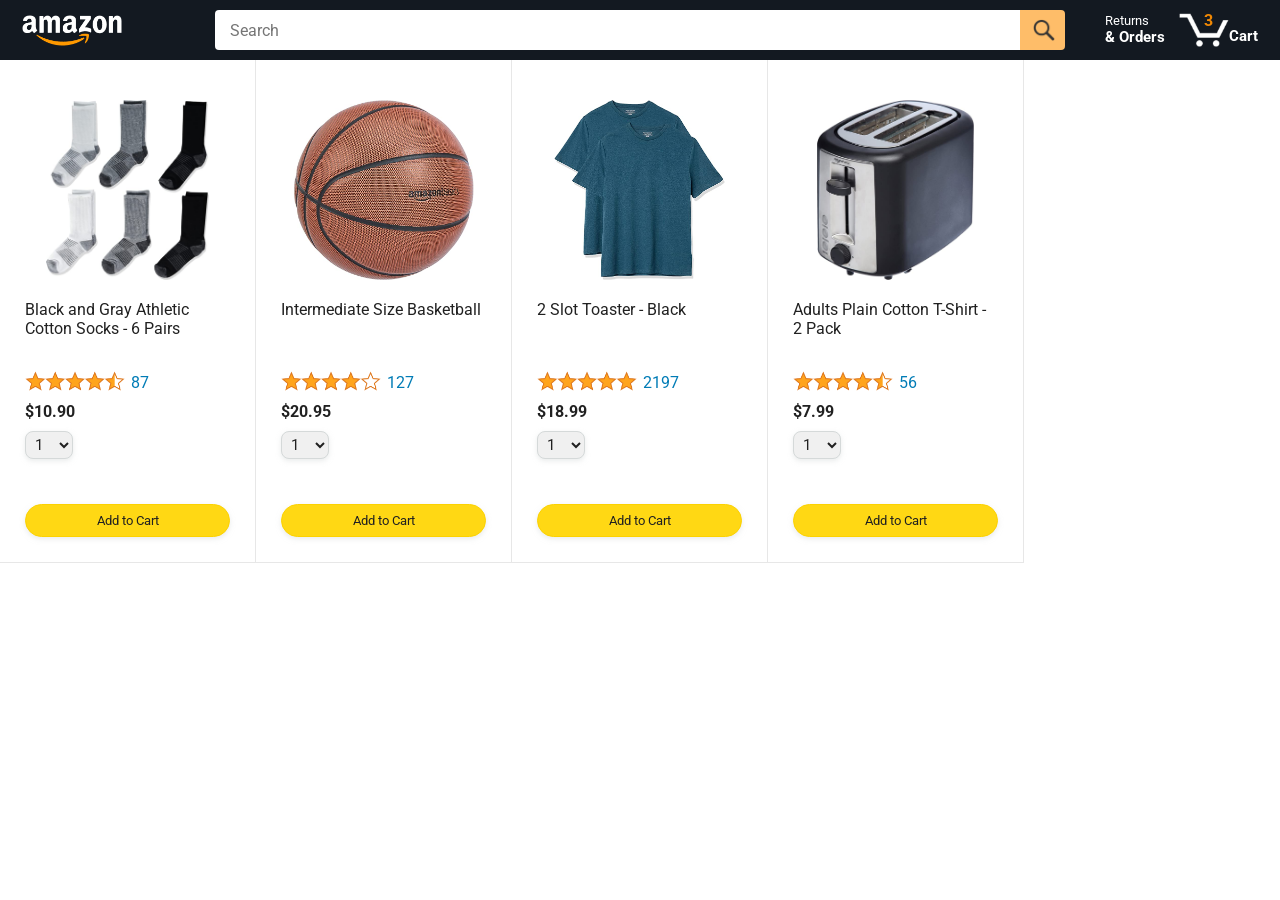
==== index.html @ b1baf658 "Changed homepage title" ====
<!DOCTYPE html>
<html lang="en">
  <head>
    <title>Amazon Project</title>
    <meta charset="UTF-8">
    <!-- This code is needed for responsive design to work.
      (Responsive design = make the website look good on
      smaller screen sizes like a phone or a tablet). -->
    <meta name="viewport" content="width=device-width, initial-scale=1">

    <!-- Load a font called Roboto from Google Fonts. -->
    <link rel="preconnect" href="https://fonts.googleapis.com">
    <link rel="preconnect" href="https://fonts.gstatic.com" crossorigin>
    <link href="https://fonts.googleapis.com/css2?family=Roboto:wght@400;500;700&display=swap" rel="stylesheet">

    <!-- Here are the CSS files for this page. -->
    <link rel="stylesheet" href="styles/shared/general.css">
    <link rel="stylesheet" href="styles/shared/amazon-header.css">
    <link rel="stylesheet" href="styles/pages/amazon.css">
  </head>
  <body>
    <div class="amazon-header">
      <div class="amazon-header-left-section">
        <a href="amazon.html" class="header-link">
          <img class="amazon-logo"
            src="images/amazon-logo-white.png">
          <img class="amazon-mobile-logo"
            src="images/amazon-mobile-logo-white.png">
        </a>
      </div>

      <div class="amazon-header-middle-section">
        <input class="search-bar" type="text" placeholder="Search">

        <button class="search-button">
          <img class="search-icon" src="images/icons/search-icon.png">
        </button>
      </div>

      <div class="amazon-header-right-section">
        <a class="orders-link header-link" href="orders.html">
          <span class="returns-text">Returns</span>
          <span class="orders-text">& Orders</span>
        </a>

        <a class="cart-link header-link" href="checkout.html">
          <img class="cart-icon" src="images/icons/cart-icon.png">
          <div class="cart-quantity">3</div>
          <div class="cart-text">Cart</div>
        </a>
      </div>
    </div>
    
    <div class="main">
      <div class="products-grid js-products-grid">
        
      </div>
    </div>

    <script src="scripts/amazon.js"></script>
  </body>  
</html>
---- styles/shared/general.css ----
body {
  font-family: Roboto, Arial;
  color: rgb(33, 33, 33);
  /* The <body> element has a default margin of 8px
     on all sides. This removes the default margins. */
  margin: 0;
}

/* <p> elements have a default margin on the top
   and bottom. This removes the default margins. */
p {
  margin: 0;
}

button {
  cursor: pointer;
}

select {
  cursor: pointer;
}

input, select, button {
  font-family: Roboto, Arial;
}

.button-primary {
  color: rgb(33, 33, 33);
  background-color: rgb(255, 216, 20);
  border: 1px solid rgb(252, 210, 0);
  border-radius: 8px;
  cursor: pointer;
  box-shadow: 0 2px 5px rgba(213, 217, 217, 0.5);
}

.button-primary:hover {
  background-color: rgb(247, 202, 0);
  border: 1px solid rgb(242, 194, 0);
}

.button-primary:active {
  background: rgb(255, 216, 20);
  border-color: rgb(252, 210, 0);
  box-shadow: none;
}

.button-secondary {
  color: rgb(33, 33, 33);
  background: white;
  border: 1px solid rgb(213, 217, 217);
  border-radius: 8px;
  cursor: pointer;
  box-shadow: 0 2px 5px rgba(213, 217, 217, 0.5);
}

.button-secondary:hover {
  background-color: rgb(247, 250, 250);
}

.button-secondary:active {
  background-color: rgb(237, 253, 255);
  box-shadow: none;
}

/* These styles will limit text to 2 lines. Anything
   beyond 2 lines will be replaced with "..."
   You can find this code by using an A.I. tool or by
   searching in Google.
   https://css-tricks.com/almanac/properties/l/line-clamp/ */
.limit-text-to-2-lines {
  display: -webkit-box;
  -webkit-line-clamp: 2;
  -webkit-box-orient: vertical;
  overflow: hidden;
}

.link-primary {
  color: rgb(1, 124, 182);
  cursor: pointer;
}

.link-primary:hover {
  color: rgb(196, 80, 0);
}

/* Styles for dropdown selectors. */
select {
  color: rgb(33, 33, 33);
  background-color: rgb(240, 240, 240);
  border: 1px solid rgb(213, 217, 217);
  border-radius: 8px;
  padding: 3px 5px;
  font-size: 15px;
  cursor: pointer;
  box-shadow: 0 2px 5px rgba(213, 217, 217, 0.5);
}

select:focus,
input:focus {
  outline: 2px solid rgb(255, 153, 0);
}
---- styles/shared/amazon-header.css ----
.amazon-header {
  background-color: rgb(19, 25, 33);
  color: white;
  padding-left: 15px;
  padding-right: 15px;

  display: flex;
  align-items: center;
  justify-content: space-between;

  position: fixed;
  top: 0;
  left: 0;
  right: 0;
  height: 60px;
}

.amazon-header-left-section {
  width: 180px;
}

@media (max-width: 800px) {
  .amazon-header-left-section {
    width: unset;
  }
}

.header-link {
  display: inline-block;
  padding: 6px;
  border-radius: 2px;
  cursor: pointer;
  text-decoration: none;
  border: 1px solid rgba(0, 0, 0, 0);
}

.header-link:hover {
  border: 1px solid white;
}

.amazon-logo {
  width: 100px;
  margin-top: 5px;
}

.amazon-mobile-logo {
  display: none;
}

@media (max-width: 575px) {
  .amazon-logo {
    display: none;
  }

  .amazon-mobile-logo {
    display: block;
    height: 35px;
    margin-top: 5px;
  }
}

.amazon-header-middle-section {
  flex: 1;
  max-width: 850px;
  margin-left: 10px;
  margin-right: 10px;
  display: flex;
}

.search-bar {
  flex: 1;
  width: 0;
  font-size: 16px;
  height: 38px;
  padding-left: 15px;
  border: none;
  border-top-left-radius: 4px;
  border-bottom-left-radius: 4px;
  border-top-right-radius: 0;
  border-bottom-right-radius: 0;
}

.search-button {
  background-color: rgb(254, 189, 105);
  border: none;
  width: 45px;
  height: 40px;
  border-top-right-radius: 4px;
  border-bottom-right-radius: 4px;
  flex-shrink: 0;
}

.search-icon {
  height: 22px;
  margin-left: 2px;
  margin-top: 3px;
}

.amazon-header-right-section {
  width: 180px;
  flex-shrink: 0;
  display: flex;
  justify-content: end;
}

.orders-link {
  color: white;
}

.returns-text {
  display: block;
  font-size: 13px;
}

.orders-text {
  display: block;
  font-size: 15px;
  font-weight: 700;
}

.cart-link {
  color: white;
  display: flex;
  align-items: center;
  position: relative;
}

.cart-icon {
  width: 50px;
}

.cart-text {
  margin-top: 12px;
  font-size: 15px;
  font-weight: 700;
}

.cart-quantity {
  color: rgb(240, 136, 4);
  font-size: 16px;
  font-weight: 700;

  position: absolute;
  top: 4px;
  left: 22px;
  
  width: 26px;
  text-align: center;
}
---- styles/pages/amazon.css ----
.main {
  margin-top: 60px;
}

.products-grid {
  display: grid;

  /* - In CSS Grid, 1fr means a column will take up the
       remaining space in the grid.
     - If we write 1fr 1fr ... 1fr; 8 times, this will
       divide the grid into 8 columns, each taking up an
       equal amount of the space.
     - repeat(8, 1fr); is a shortcut for repeating "1fr"
       8 times (instead of typing out "1fr" 8 times).
       repeat(...) is a special property that works with
       display: grid; */
  grid-template-columns: repeat(8, 1fr);
}

/* @media is used to create responsive design (making the
   website look good on any screen size). This @media
   means when the screen width is 2000px or less, we
   will divide the grid into 7 columns instead of 8. */
@media (max-width: 2000px) {
  .products-grid {
    grid-template-columns: repeat(7, 1fr);
  }
}

/* This @media means when the screen width is 1600px or
   less, we will divide the grid into 6 columns. */
@media (max-width: 1600px) {
  .products-grid {
    grid-template-columns: repeat(6, 1fr);
  }
}

@media (max-width: 1300px) {
  .products-grid {
    grid-template-columns: repeat(5, 1fr);
  }
}

@media (max-width: 1000px) {
  .products-grid {
    grid-template-columns: repeat(4, 1fr);
  }
}

@media (max-width: 800px) {
  .products-grid {
    grid-template-columns: repeat(3, 1fr);
  }
}

@media (max-width: 575px) {
  .products-grid {
    grid-template-columns: repeat(2, 1fr);
  }
}

@media (max-width: 450px) {
  .products-grid {
    grid-template-columns: 1fr;
  }
}

.product-container {
  padding-top: 40px;
  padding-bottom: 25px;
  padding-left: 25px;
  padding-right: 25px;

  border-right: 1px solid rgb(231, 231, 231);
  border-bottom: 1px solid rgb(231, 231, 231);

  display: flex;
  flex-direction: column;
}

.product-image-container {
  display: flex;
  justify-content: center;
  align-items: center;

  height: 180px;
  margin-bottom: 20px;
}

.product-image {
  /* Images will overflow their container by default. To
    prevent this, we set max-width and max-height to 100%
    so they stay inside their container. */
  max-width: 100%;
  max-height: 100%;
}

.product-name {
  height: 60px;
  margin-bottom: 10px;
}

.product-rating-container {
  display: flex;
  align-items: center;
  margin-bottom: 10px;
}

.product-rating-stars {
  width: 100px;
  margin-right: 6px;
}

.product-rating-count {
  color: rgb(1, 124, 182);
  cursor: pointer;
  margin-top: 3px;
}

.product-price {
  font-weight: 700;
  margin-bottom: 10px;
}

.product-quantity-container {
  margin-bottom: 17px;
}

.product-spacer {
  flex: 1;
}

.added-to-cart {
  color: rgb(6, 125, 98);
  font-size: 16px;

  display: flex;
  align-items: center;
  margin-bottom: 8px;

  /* At first, the "Added to cart" message will
     be invisible. Use JavaScript to change the
     opacity and make it visible. */
  opacity: 0;
}

.added-to-cart img {
  height: 20px;
  margin-right: 5px;
}

.add-to-cart-button {
  width: 100%;
  padding: 8px;
  border-radius: 50px;
}
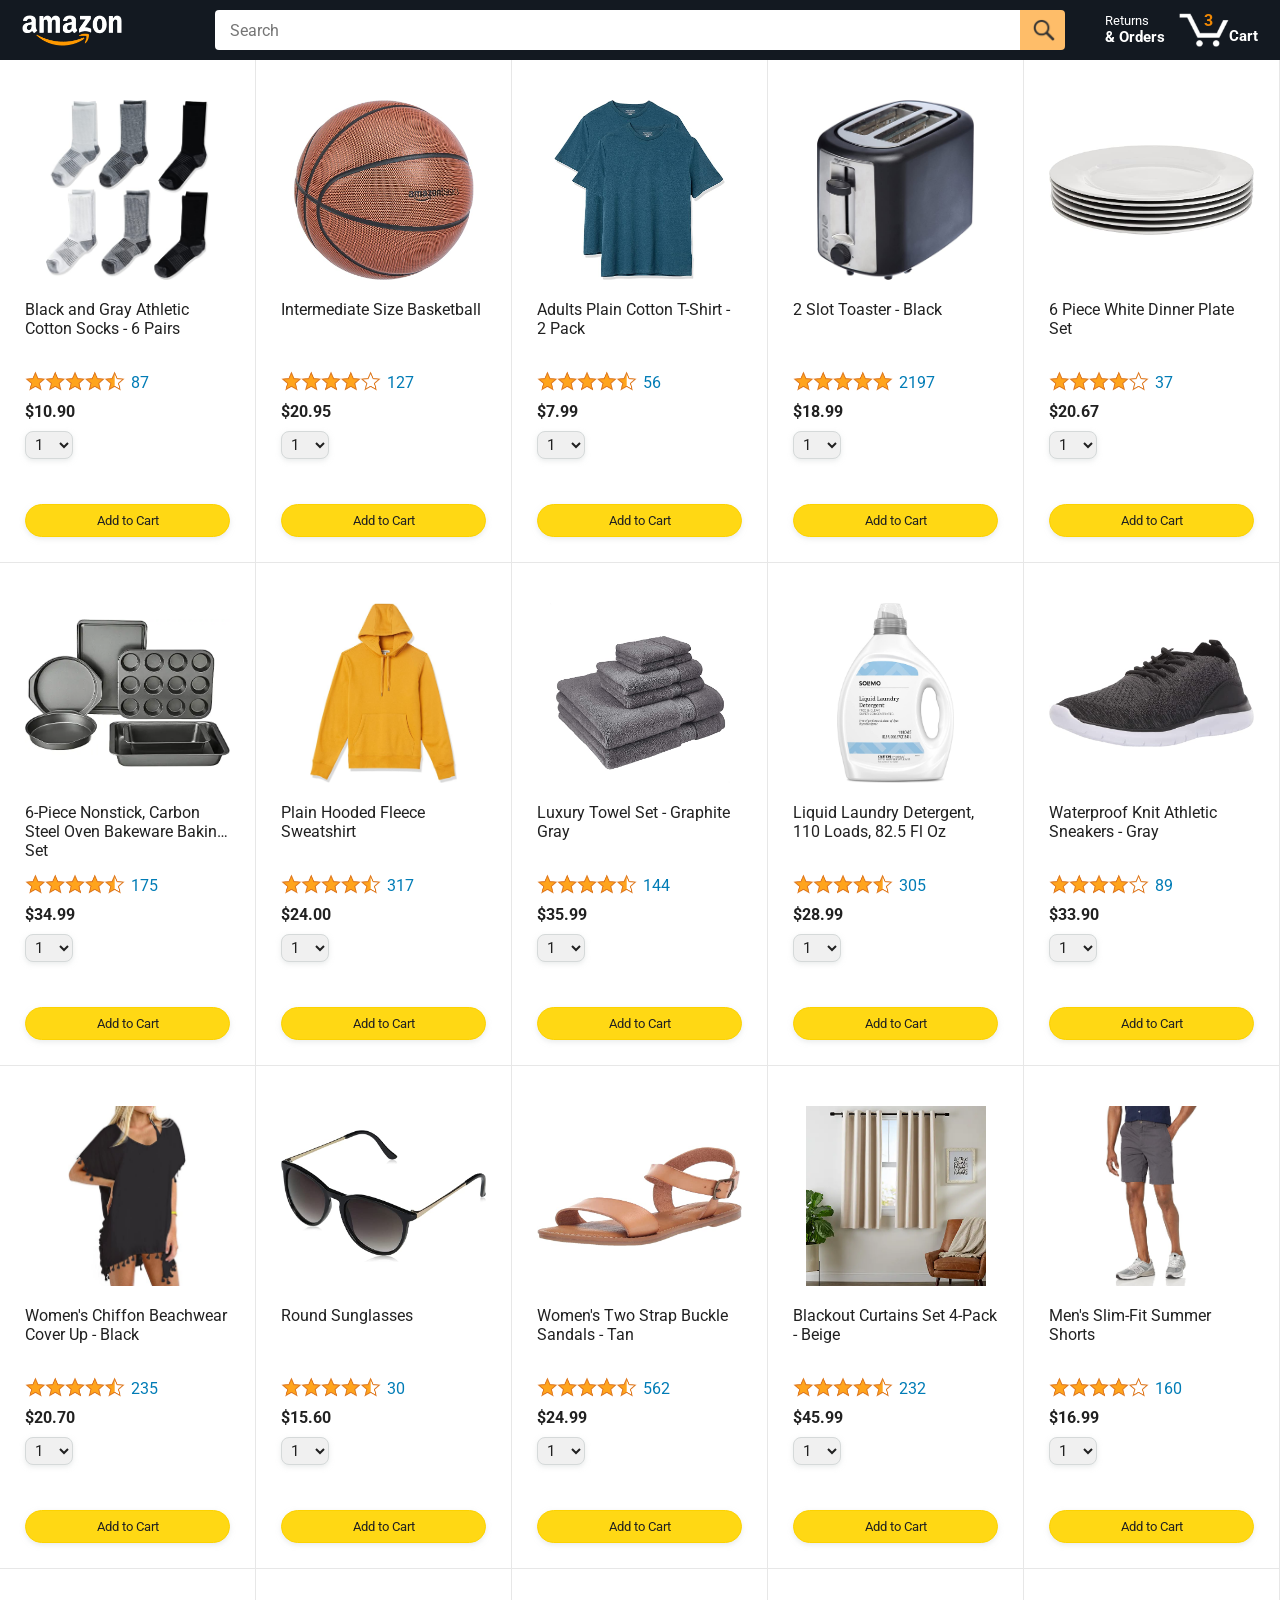
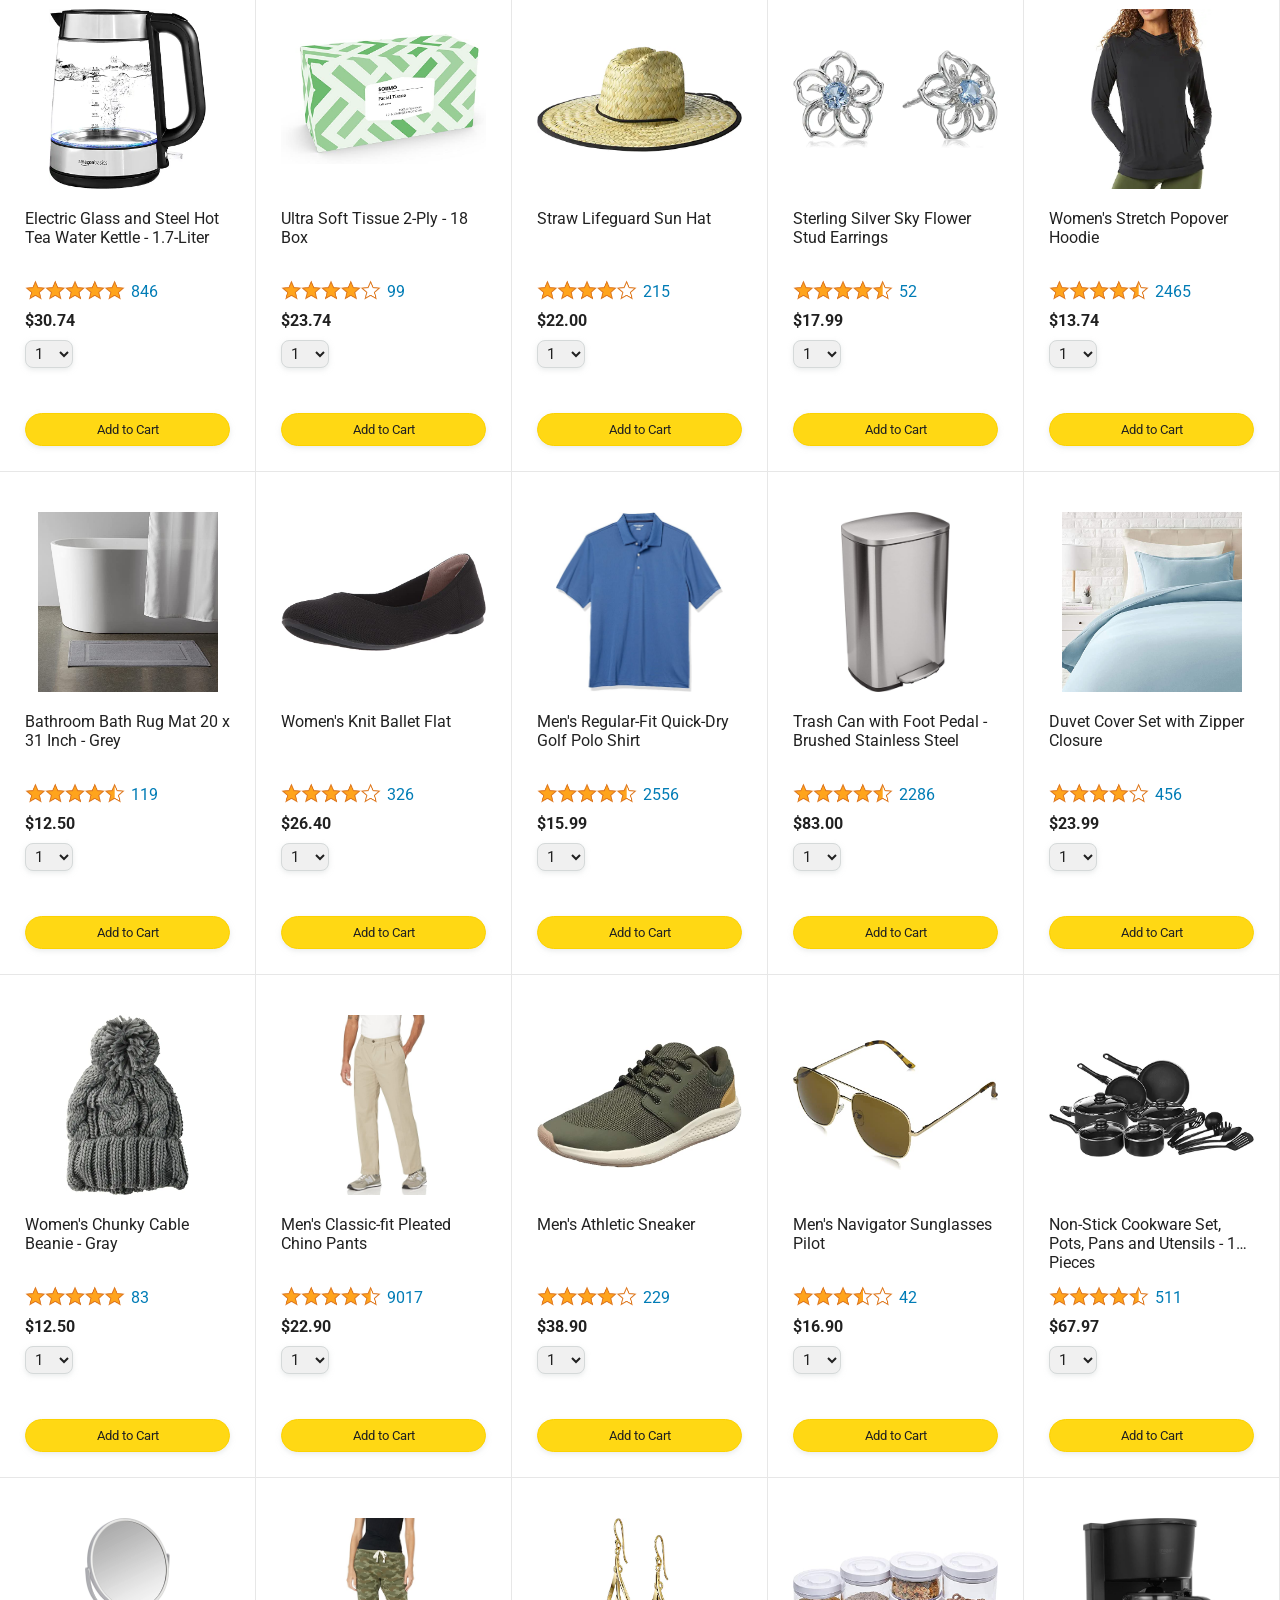
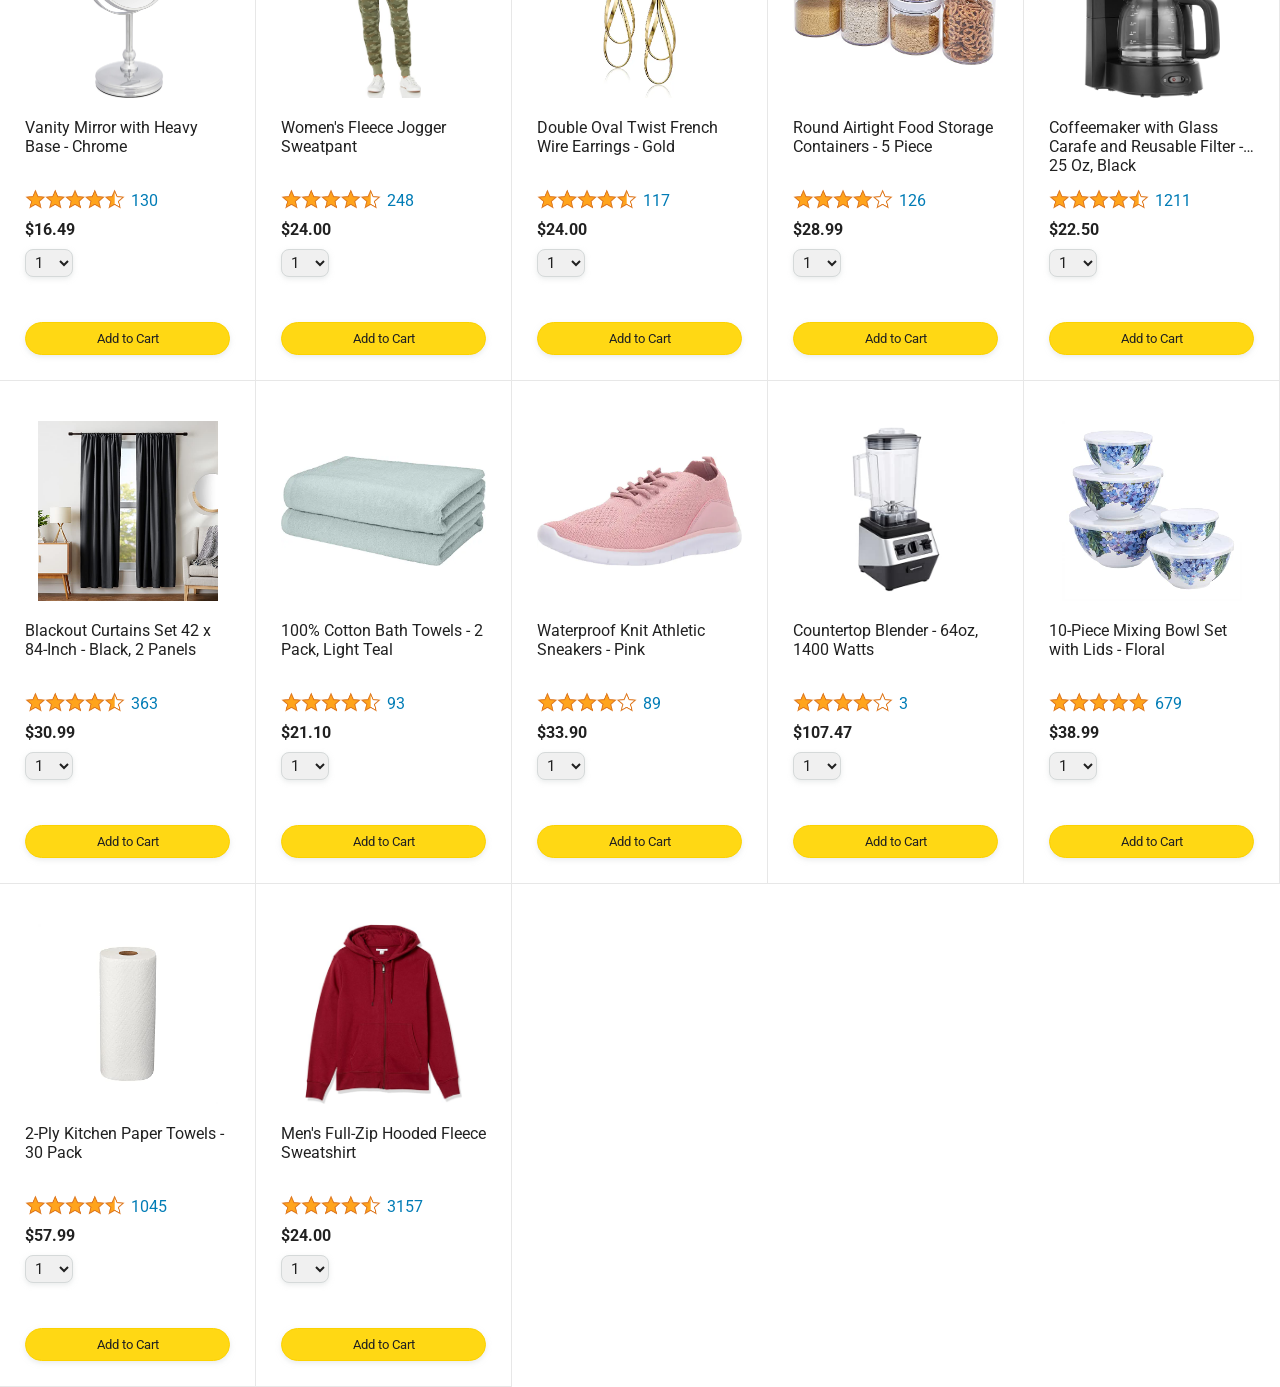
==== commit aa01c9a5: "Use products.js file" ====
--- a/index.html
+++ b/index.html
@@ -57,6 +57,7 @@
       </div>
     </div>
 
+    <script src="data/products.js"></script>
     <script src="scripts/amazon.js"></script>
   </body>  
 </html>
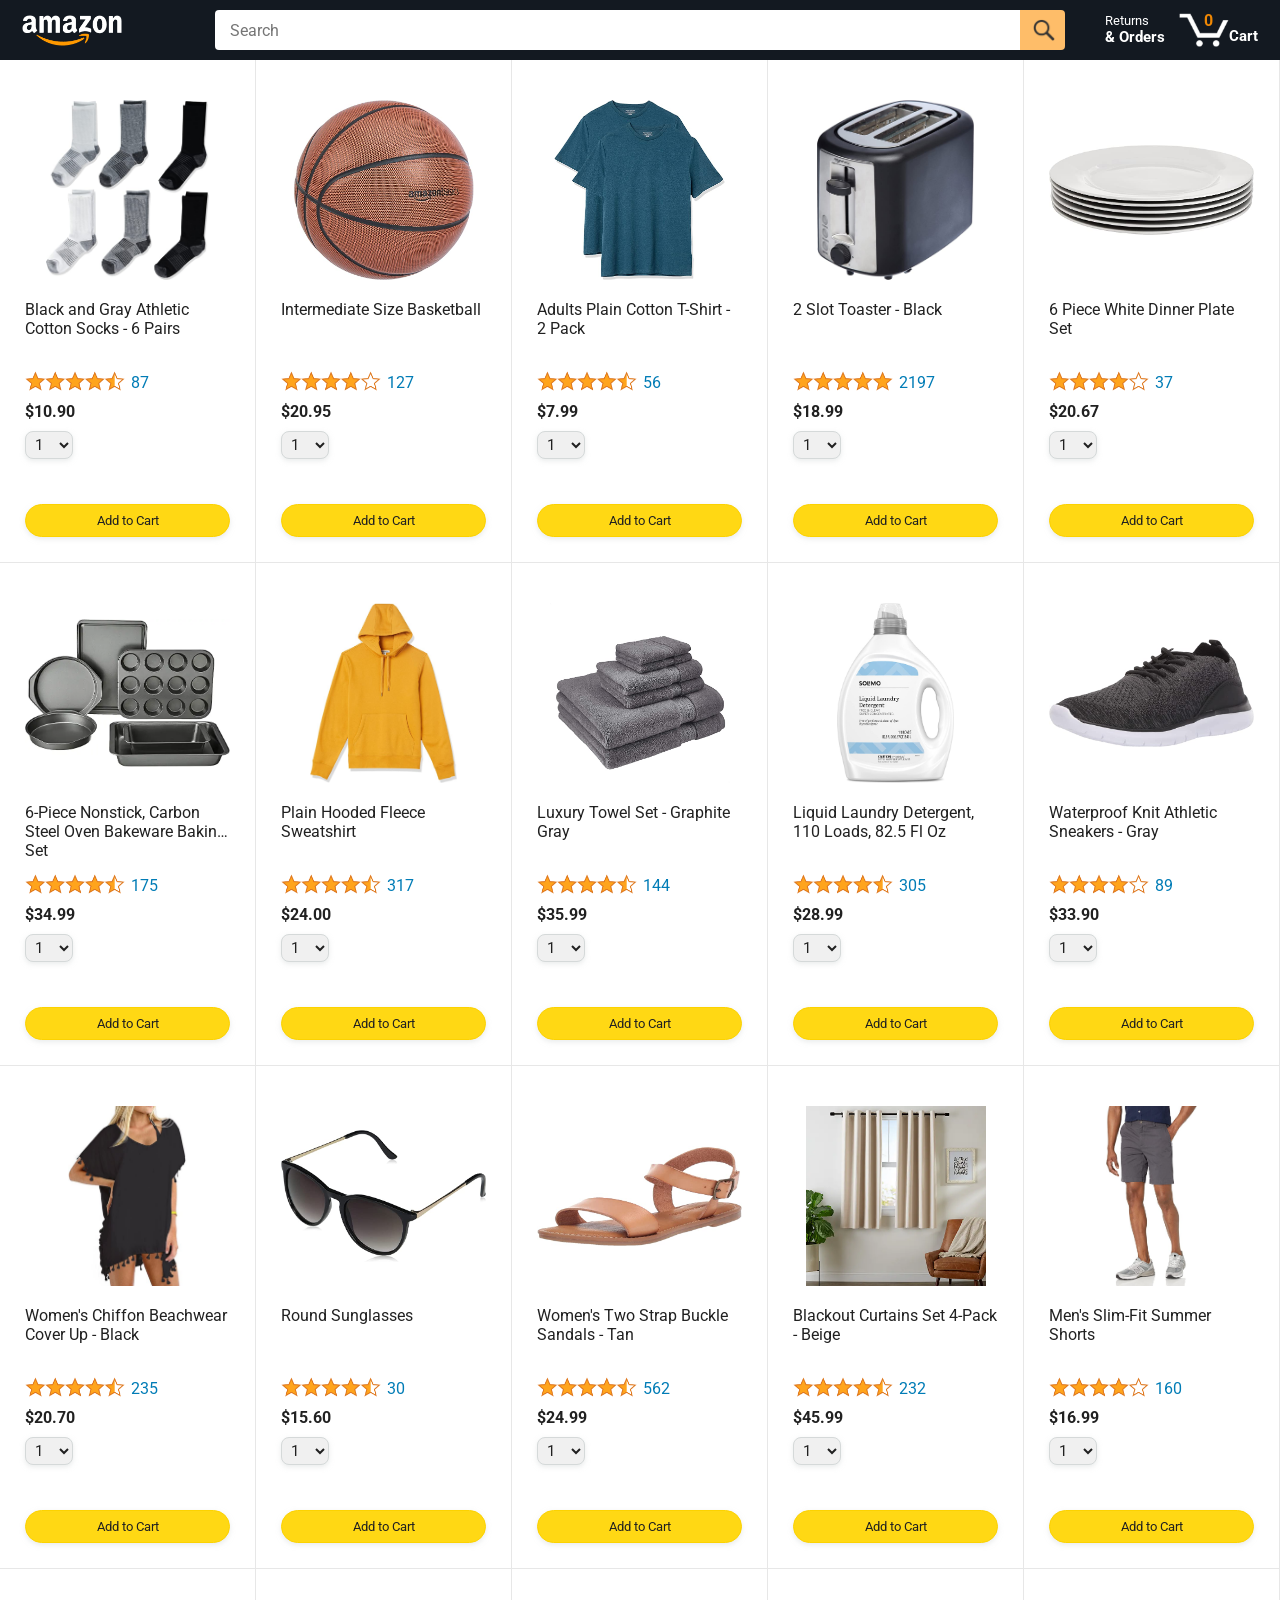
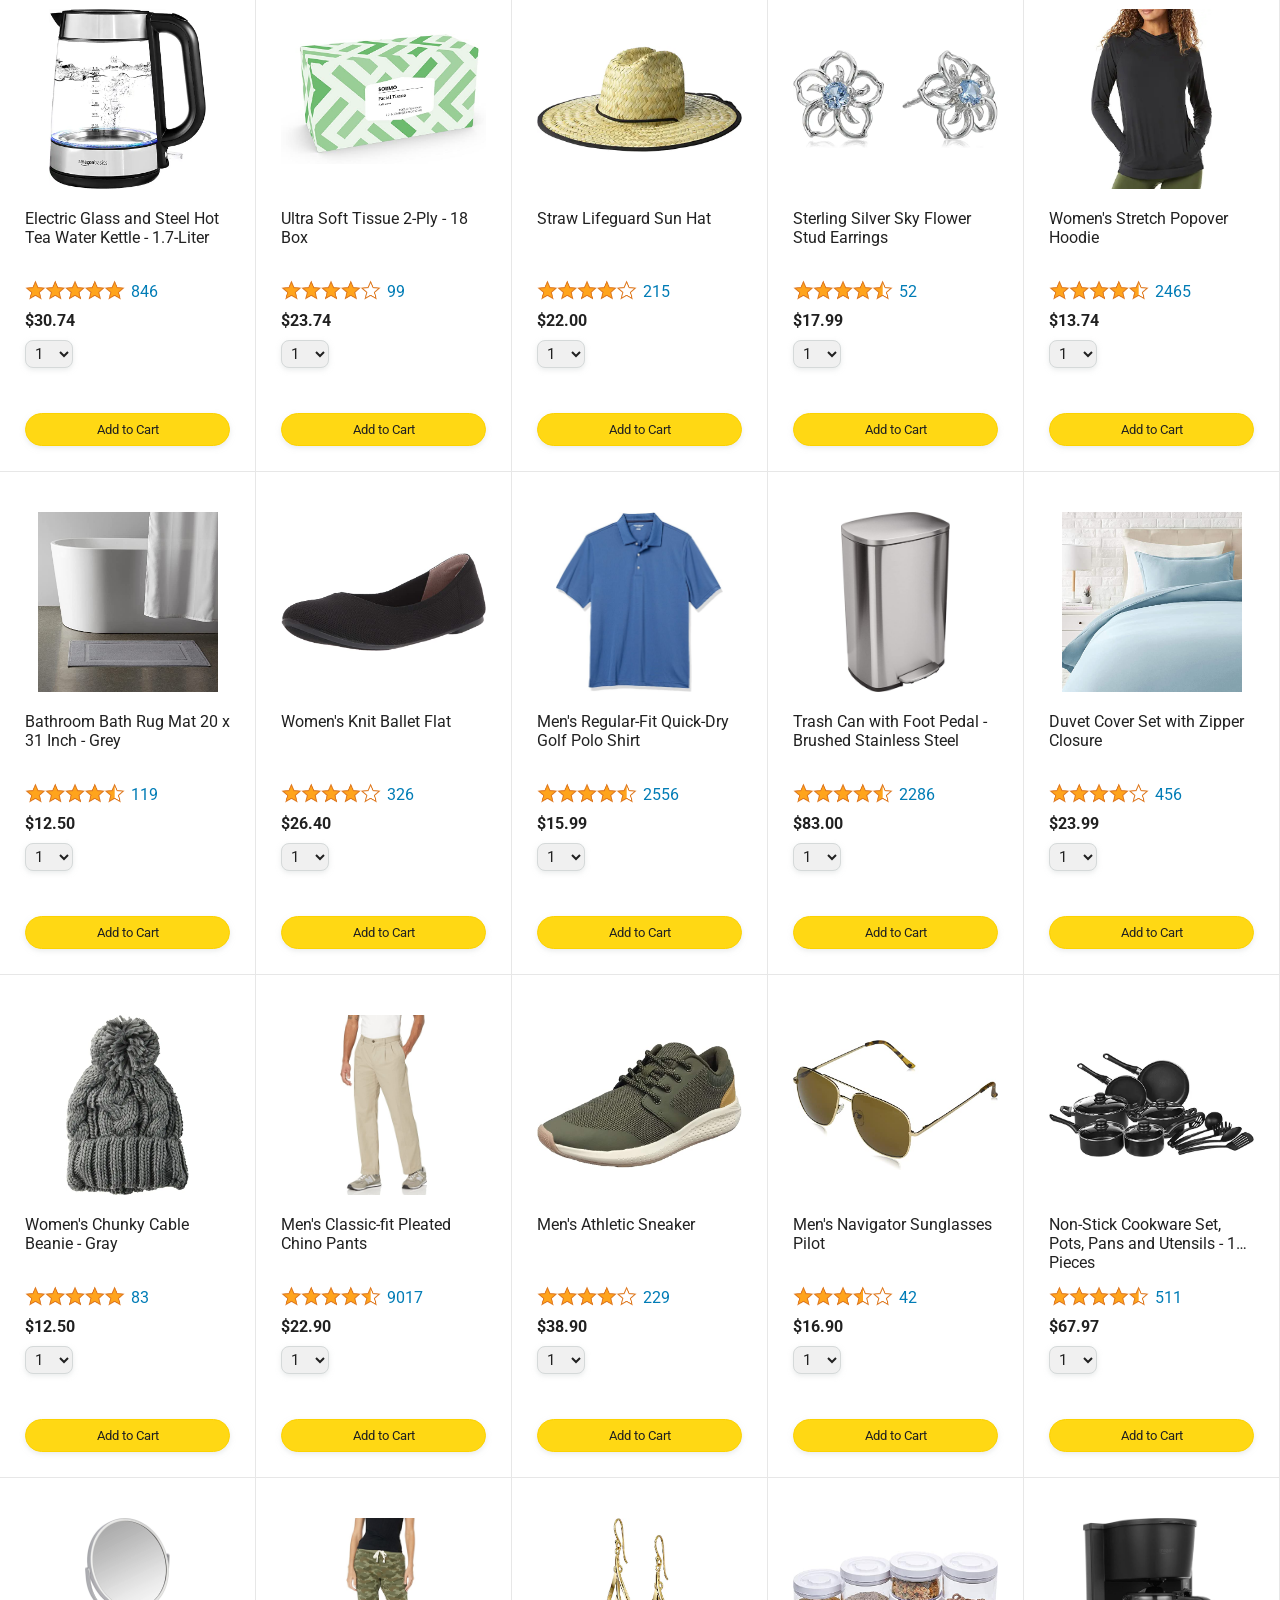
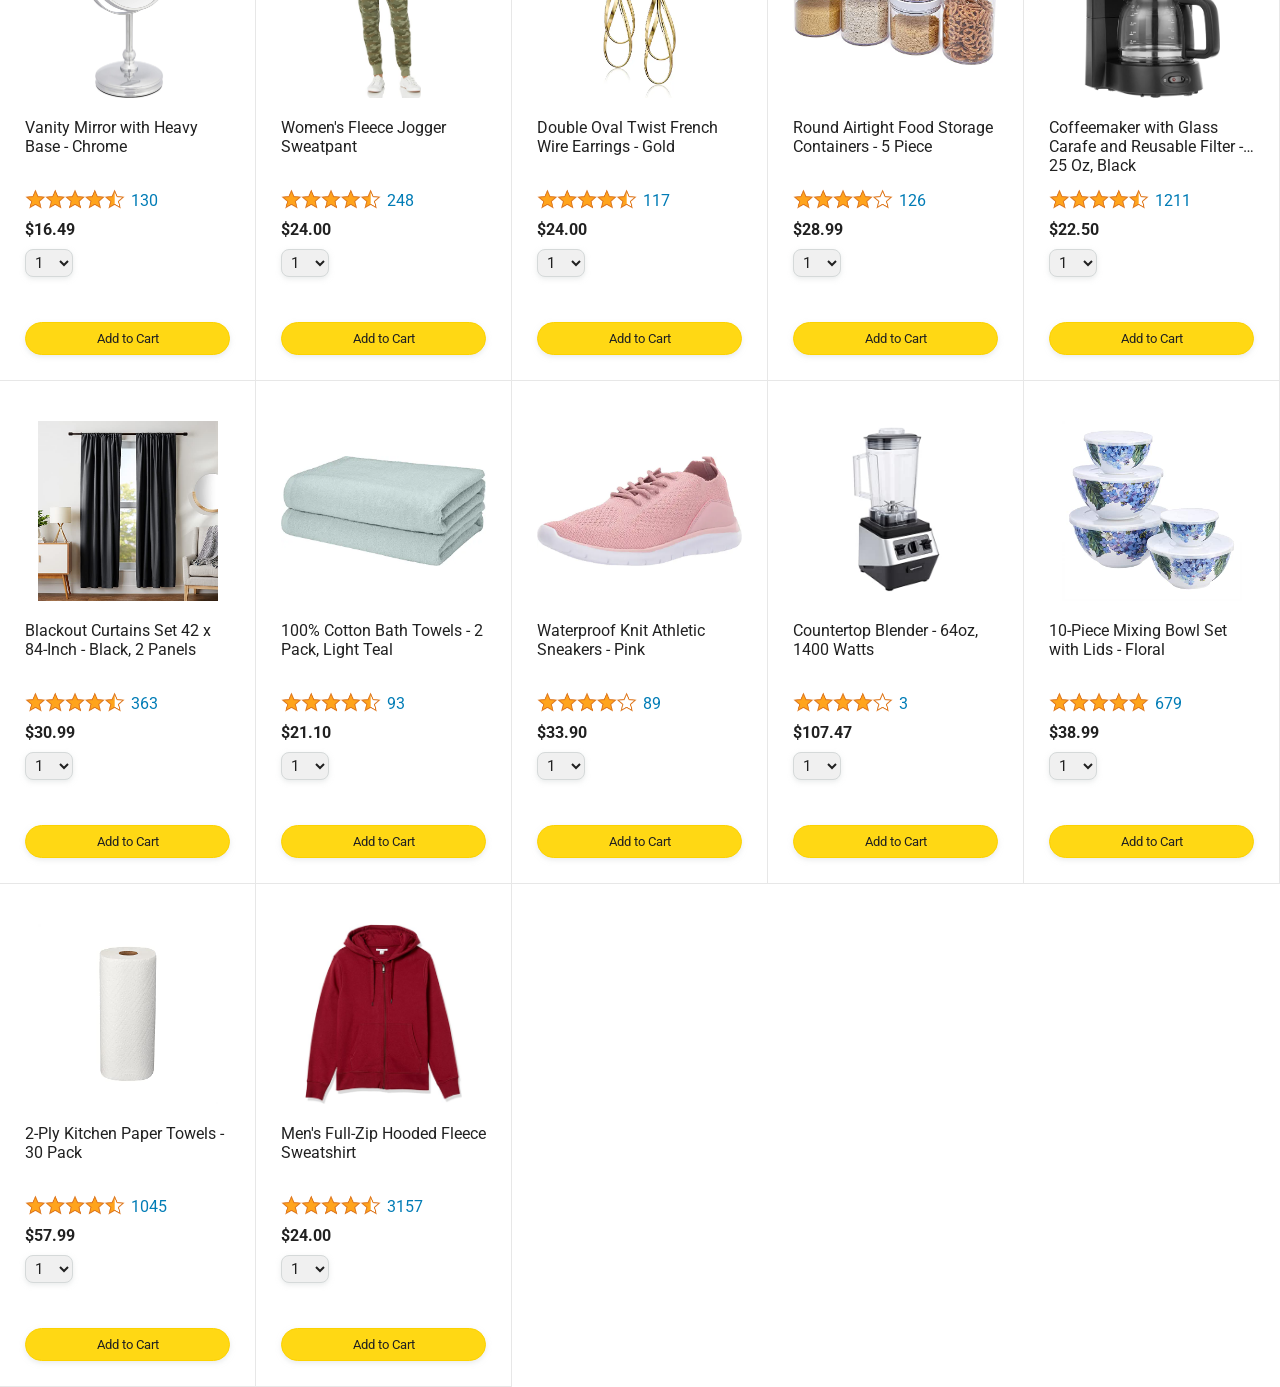
==== commit 43c26496: "Make the cart quantity interactive" ====
--- a/index.html
+++ b/index.html
@@ -1,63 +1,74 @@
 <!DOCTYPE html>
 <html lang="en">
   <head>
+    <meta charset="UTF-8" />
     <title>Amazon Project</title>
-    <meta charset="UTF-8">
-    <!-- This code is needed for responsive design to work.
-      (Responsive design = make the website look good on
-      smaller screen sizes like a phone or a tablet). -->
-    <meta name="viewport" content="width=device-width, initial-scale=1">
+    <meta name="viewport" content="width=device-width, initial-scale=1" />
 
-    <!-- Load a font called Roboto from Google Fonts. -->
-    <link rel="preconnect" href="https://fonts.googleapis.com">
-    <link rel="preconnect" href="https://fonts.gstatic.com" crossorigin>
-    <link href="https://fonts.googleapis.com/css2?family=Roboto:wght@400;500;700&display=swap" rel="stylesheet">
+    <!-- Fonts -->
+    <link rel="preconnect" href="https://fonts.googleapis.com" />
+    <link rel="preconnect" href="https://fonts.gstatic.com" crossorigin />
+    <link
+      href="https://fonts.googleapis.com/css2?family=Roboto:wght@400;500;700&display=swap"
+      rel="stylesheet"
+    />
 
-    <!-- Here are the CSS files for this page. -->
-    <link rel="stylesheet" href="styles/shared/general.css">
-    <link rel="stylesheet" href="styles/shared/amazon-header.css">
-    <link rel="stylesheet" href="styles/pages/amazon.css">
+    <!-- Styles -->
+    <link rel="stylesheet" href="styles/shared/general.css" />
+    <link rel="stylesheet" href="styles/shared/amazon-header.css" />
+    <link rel="stylesheet" href="styles/pages/amazon.css" />
   </head>
+
   <body>
     <div class="amazon-header">
       <div class="amazon-header-left-section">
         <a href="amazon.html" class="header-link">
-          <img class="amazon-logo"
-            src="images/amazon-logo-white.png">
-          <img class="amazon-mobile-logo"
-            src="images/amazon-mobile-logo-white.png">
+          <img
+            class="amazon-logo"
+            src="images/amazon-logo-white.png"
+            alt="Amazon"
+          />
+          <img
+            class="amazon-mobile-logo"
+            src="images/amazon-mobile-logo-white.png"
+            alt="Amazon"
+          />
         </a>
       </div>
 
       <div class="amazon-header-middle-section">
-        <input class="search-bar" type="text" placeholder="Search">
-
+        <input class="search-bar" type="text" placeholder="Search" />
         <button class="search-button">
-          <img class="search-icon" src="images/icons/search-icon.png">
+          <img
+            class="search-icon"
+            src="images/icons/search-icon.png"
+            alt="Search"
+          />
         </button>
       </div>
 
       <div class="amazon-header-right-section">
         <a class="orders-link header-link" href="orders.html">
           <span class="returns-text">Returns</span>
-          <span class="orders-text">& Orders</span>
+          <span class="orders-text">&amp; Orders</span>
         </a>
 
         <a class="cart-link header-link" href="checkout.html">
-          <img class="cart-icon" src="images/icons/cart-icon.png">
-          <div class="cart-quantity">3</div>
+          <img class="cart-icon" src="images/icons/cart-icon.png" alt="Cart" />
+          <div class="cart-quantity js-cart-quantity">0</div>
           <div class="cart-text">Cart</div>
         </a>
       </div>
+      <!-- closes amazon-header-right-section -->
     </div>
-    
+    <!-- closes amazon-header -->
+
     <div class="main">
-      <div class="products-grid js-products-grid">
-        
-      </div>
+      <div class="products-grid js-products-grid"></div>
     </div>
 
+    <script src="data/cart.js"></script>
     <script src="data/products.js"></script>
     <script src="scripts/amazon.js"></script>
-  </body>  
+  </body>
 </html>
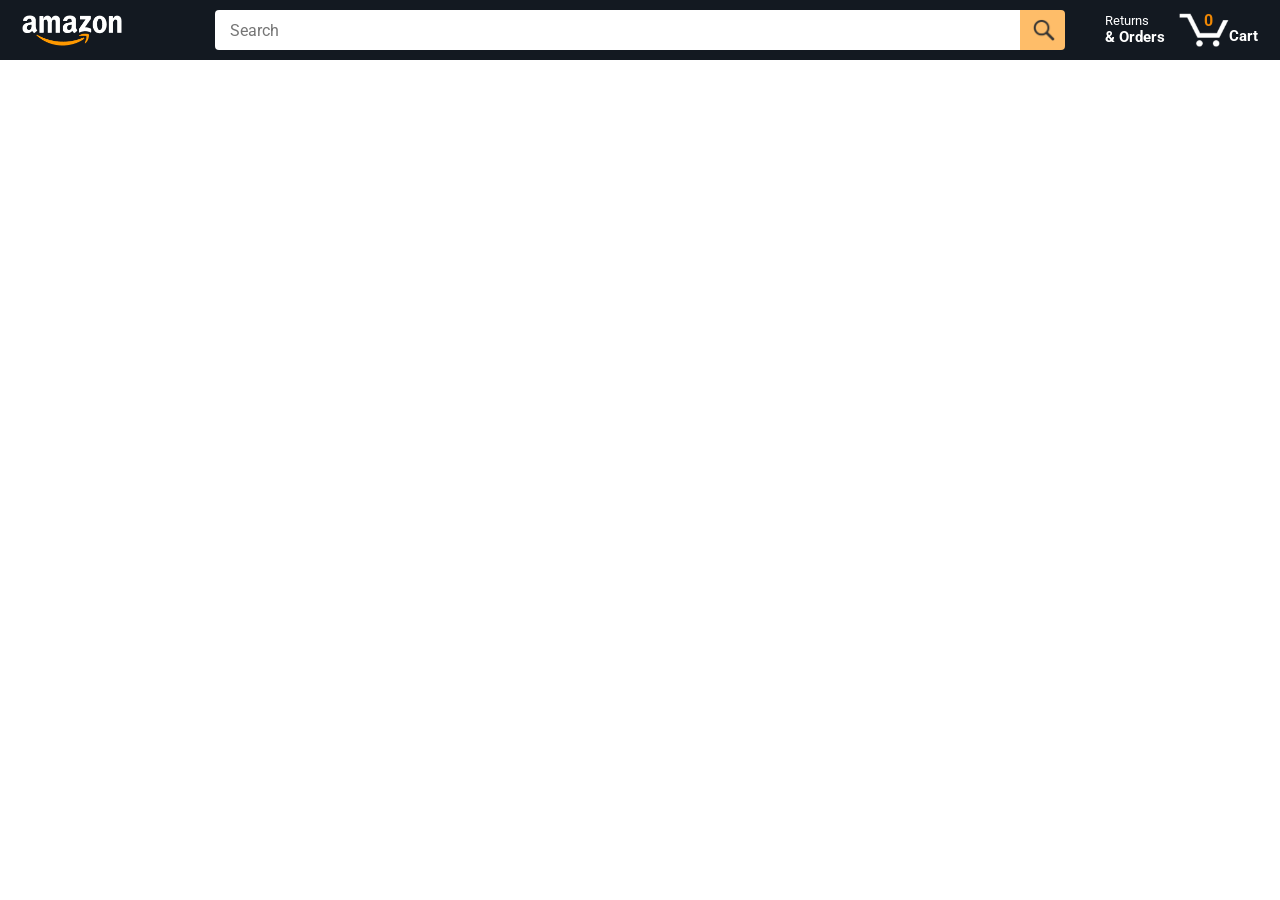
==== commit 8857202a: "Import products from products.js" ====
--- a/index.html
+++ b/index.html
@@ -67,8 +67,10 @@
       <div class="products-grid js-products-grid"></div>
     </div>
 
-    <script src="data/cart.js"></script>
-    <script src="data/products.js"></script>
-    <script src="scripts/amazon.js"></script>
+    <script type="module" src="scripts/amazon.js"></script>
+    <!-- type="module" LET'S THIS FILE GET VARIABLES OUT OF OTHER FILES -->
+    <!-- IN ORDER TO USE MODULES, HAVE TO USE LIVE SERVER -->
+    <!-- MODULES HELP AVOID NAMING CONFLICTS -->
+    <!-- USING MODULES WE DON'T HAVE TO WORRY ABOUT THE ORDER OF THE FILES -->
   </body>
 </html>
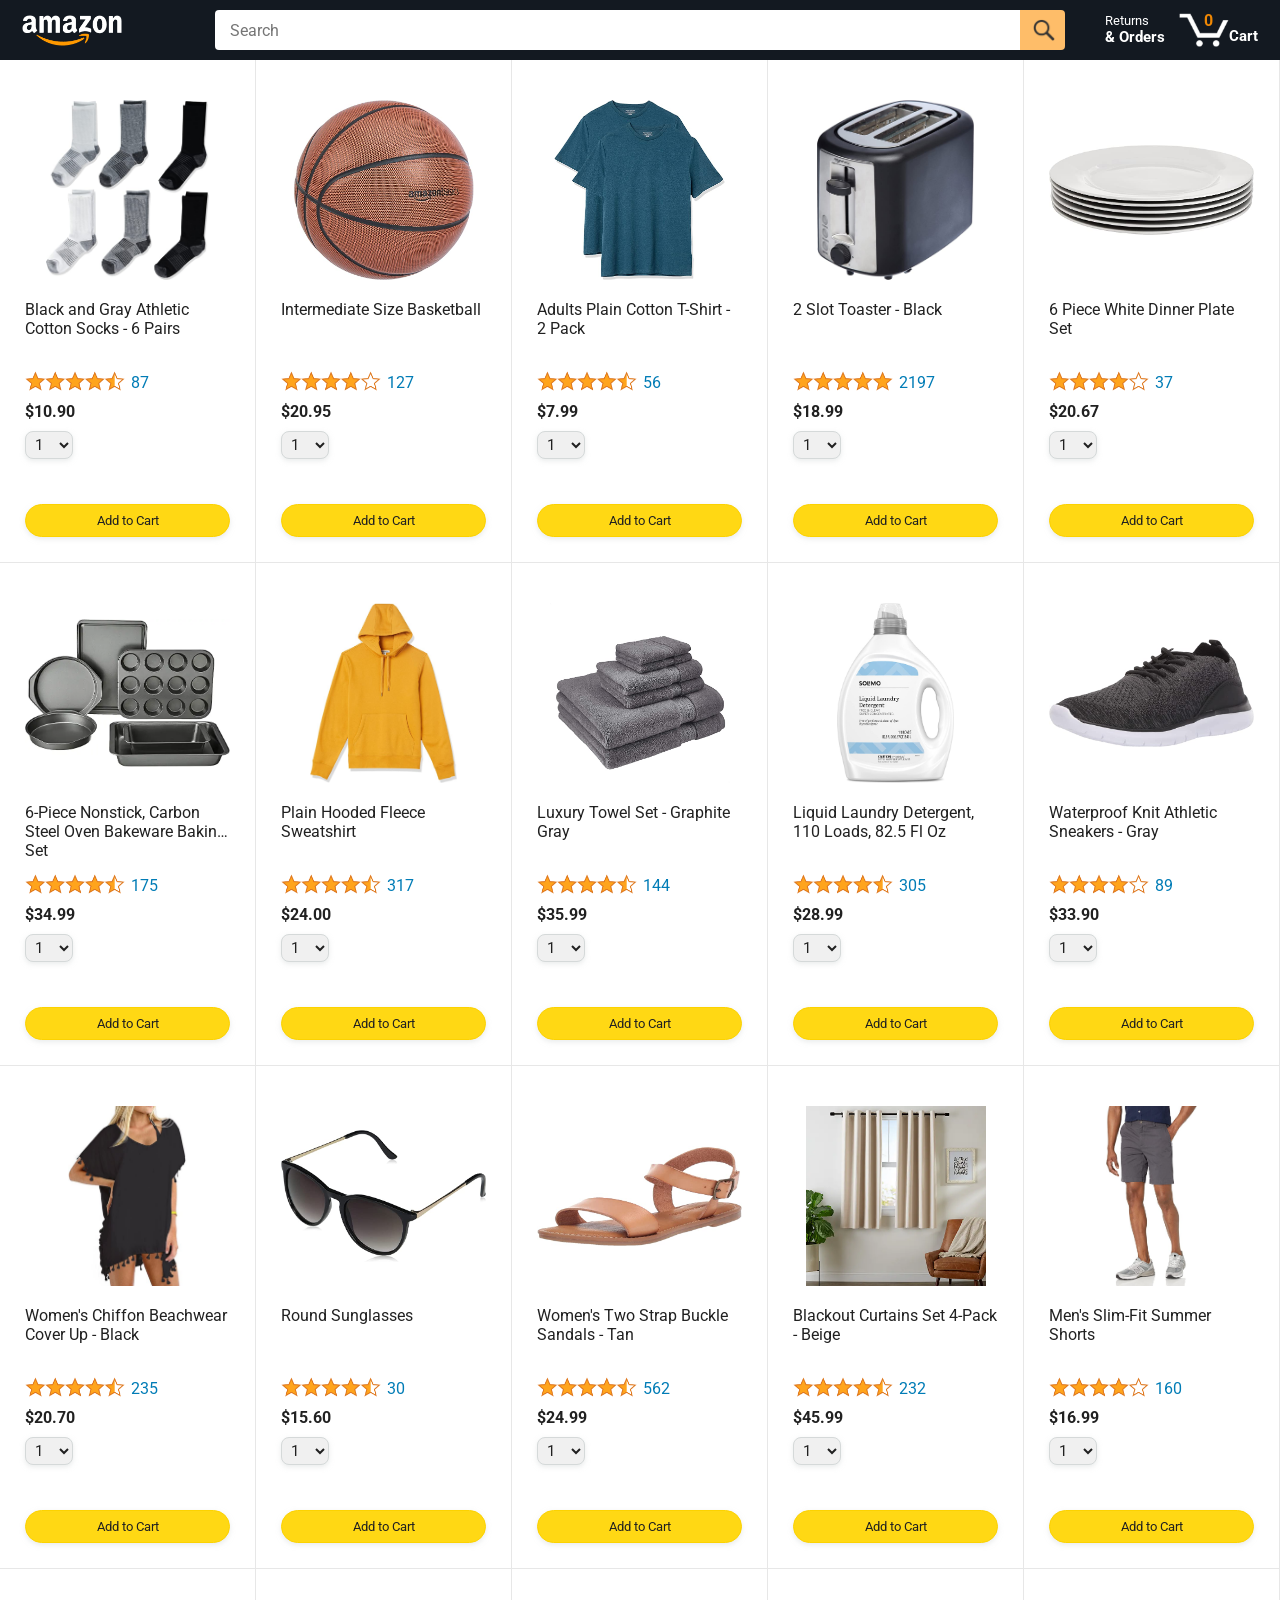
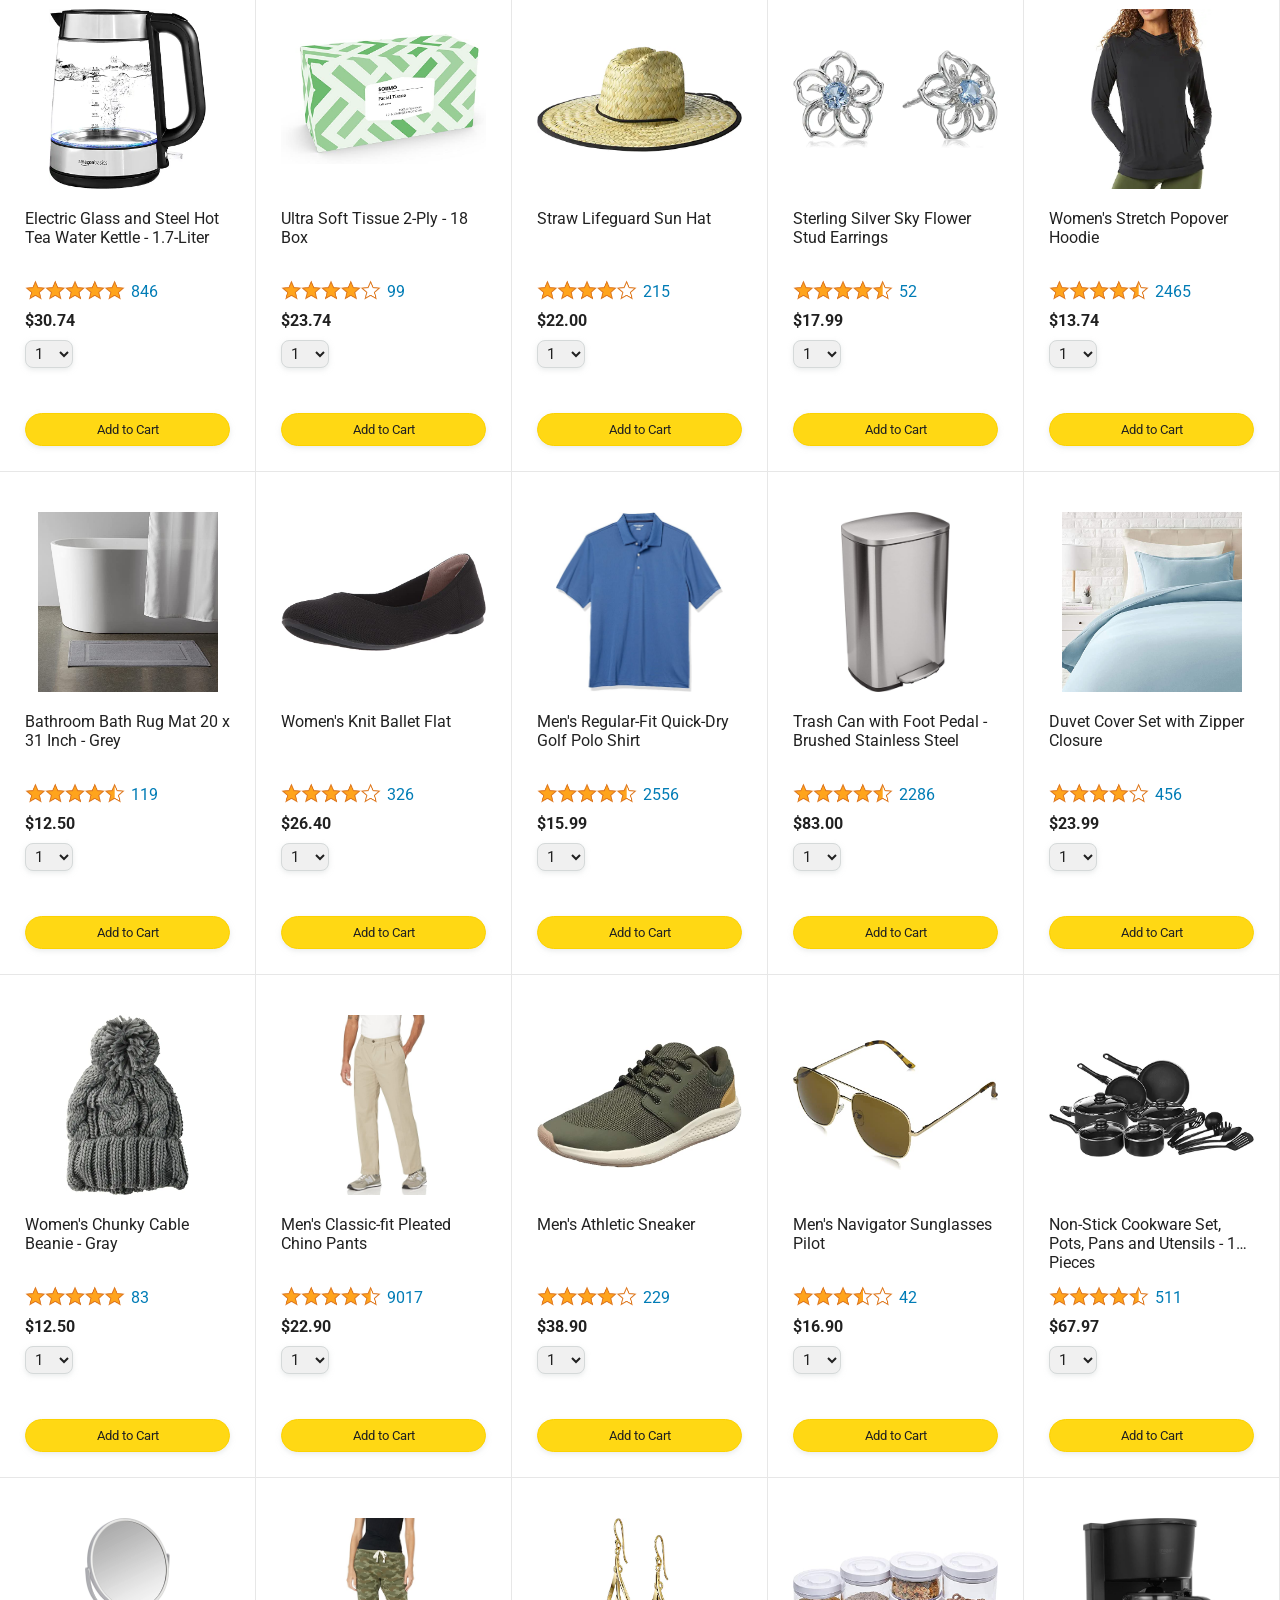
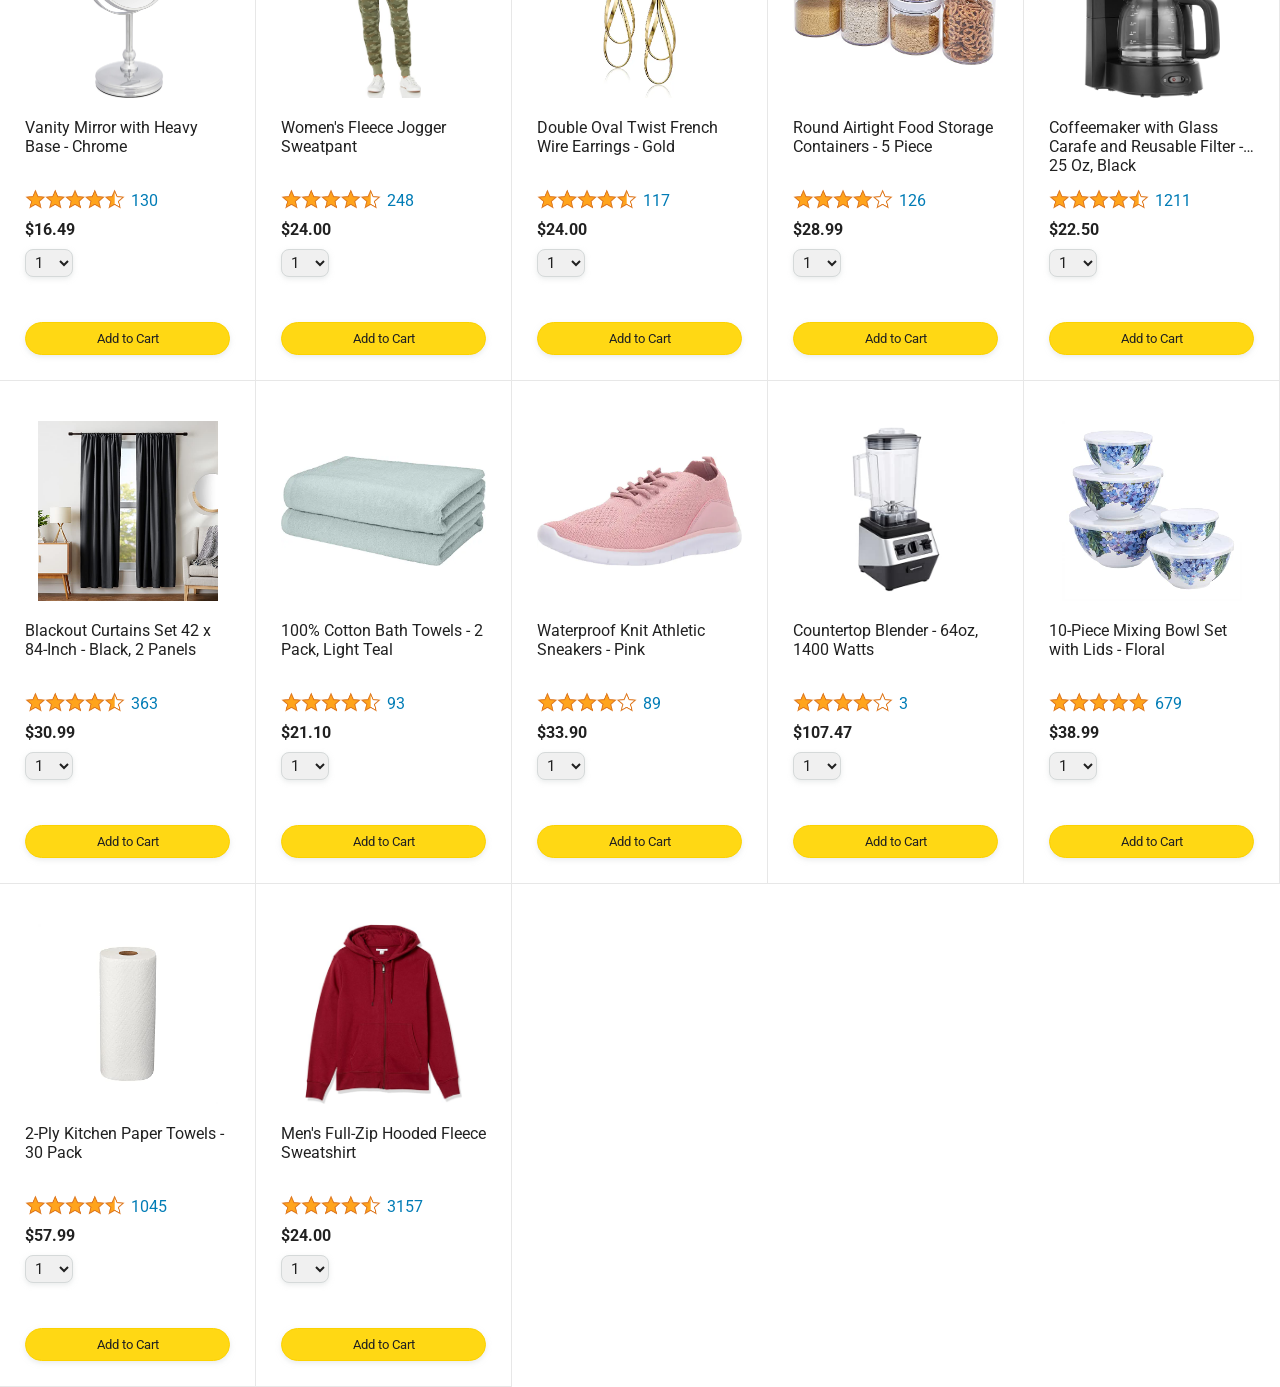
==== commit 6cb152c9: "Added comments to page" ====
--- a/index.html
+++ b/index.html
@@ -72,5 +72,6 @@
     <!-- IN ORDER TO USE MODULES, HAVE TO USE LIVE SERVER -->
     <!-- MODULES HELP AVOID NAMING CONFLICTS -->
     <!-- USING MODULES WE DON'T HAVE TO WORRY ABOUT THE ORDER OF THE FILES -->
+    <!-- SO THIS amazon.js SCRIPT PULLS IN ALL THE VARIABLES FROM OTHER FILES IT NEEDS INSTEAD OF CREATING SEPARATE SCRIPT TAGS FOR EACH FILE. MORE ORGANIZED. -->
   </body>
 </html>
